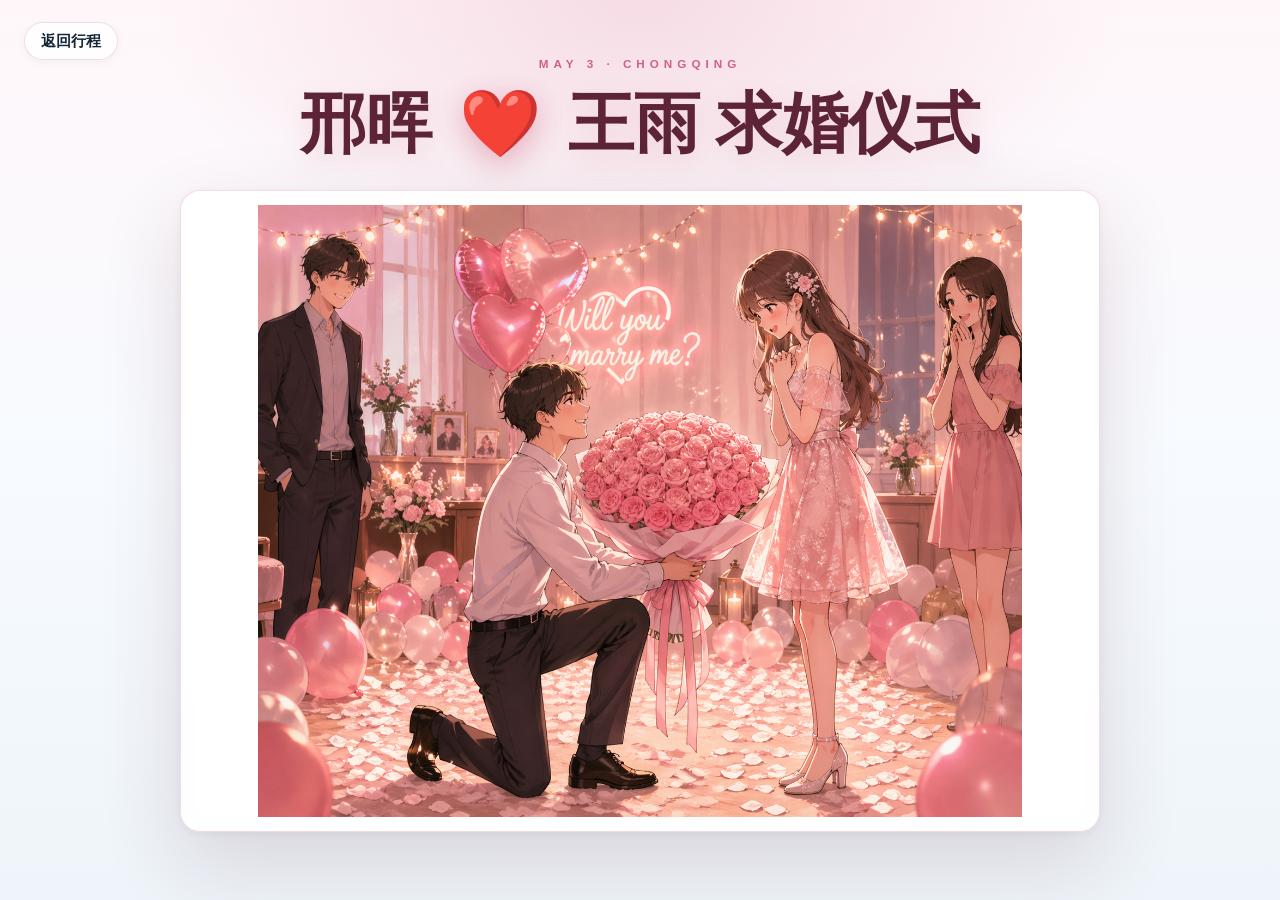
==== proposal.html @ abad9c40 "feature: add proposal page" ====
<!DOCTYPE html>
<html lang="zh-CN">

<head>
    <meta charset="UTF-8">
    <meta name="viewport" content="width=device-width,initial-scale=1.0">
    <title>邢晖 ❤️ 王雨 求婚仪式</title>
    <link rel="stylesheet" href="styles.css">
</head>

<body class="proposal-page">
    <main class="proposal-shell" id="proposalShell"></main>

    <script>
        (function () {
            var unlockAt = new Date("2026-05-03T13:30:00+08:00").getTime();
            var params = new URLSearchParams(window.location.search);
            var debugMode = params.get("proposal") === "1";
            var shell = document.getElementById("proposalShell");
            if (debugMode || Date.now() >= unlockAt) {
                shell.innerHTML =
                    '<a class="proposal-back" href="index.html" aria-label="返回行程">返回行程</a>' +
                    '<section class="proposal-stage" aria-labelledby="proposalTitle">' +
                    '<div class="proposal-title-wrap">' +
                    '<div class="proposal-kicker">MAY 3 · CHONGQING</div>' +
                    '<h1 id="proposalTitle" class="proposal-title">邢晖 <span>❤️</span> 王雨 求婚仪式</h1>' +
                    '</div>' +
                    '<div class="proposal-photo-frame">' +
                    '<img src="resource/proposal.png" alt="邢晖和王雨求婚仪式图片">' +
                    '</div>' +
                    '</section>';
                return;
            }
            shell.innerHTML =
                '<section class="proposal-stage proposal-locked" aria-labelledby="proposalLockedTitle">' +
                '<a class="proposal-back" href="index.html" aria-label="返回行程">返回行程</a>' +
                '<div class="proposal-lock-icon">❤️</div>' +
                '<h1 id="proposalLockedTitle" class="proposal-title">惊喜还没到时间</h1>' +
                '<p>这个求婚仪式页面将在 <strong>2026年5月3日 13:30</strong> 后开放。</p>' +
                '<p class="proposal-lock-note">到时间后从 5/3 14:00 的“生日下午茶·弹子石老街”卡片进入。</p>' +
                '</section>';
        })();
    </script>
</body>

</html>
---- styles.css ----
/* ============================================================
   Reset & Tokens
   ============================================================ */
*,
*::before,
*::after {
    margin: 0;
    padding: 0;
    box-sizing: border-box;
}

:root {
    /* 主题色 —— 天蓝主调（保持不变） */
    --primary: #78bce8;
    --primary-deep: #2f78a8;
    --primary-darker: #1f5d87;
    --secondary: #20364f;
    --accent: #9ed8f4;

    /* 背景与表面 */
    --bg: #f5f8fb;
    --bg-soft: #eef4f9;
    --surface: #ffffff;
    --surface-elev: #ffffff;
    --card: #ffffff;

    /* 文字层次 */
    --text: #152638;
    --text-strong: #0c1a2b;
    --text-muted: #566b81;
    --text-light: #8898aa;

    /* 边框与分割线 */
    --border: #e6edf3;
    --border-strong: #d7e2ec;
    --divider: #edf2f7;

    /* 阴影 —— 更精致的多层次投影 */
    --shadow-xs: 0 1px 2px rgba(20, 44, 72, 0.04);
    --shadow-sm: 0 2px 8px rgba(20, 44, 72, 0.05);
    --shadow-md: 0 6px 20px rgba(20, 44, 72, 0.06), 0 2px 6px rgba(20, 44, 72, 0.04);
    --shadow-lg: 0 18px 48px rgba(20, 44, 72, 0.09), 0 4px 12px rgba(20, 44, 72, 0.05);
    --shadow-hover: 0 16px 40px rgba(47, 120, 168, 0.14), 0 4px 10px rgba(47, 120, 168, 0.08);

    /* 圆角尺度 —— 收敛、更克制 */
    --radius-xs: 8px;
    --radius-sm: 12px;
    --radius-md: 16px;
    --radius-lg: 20px;
    --radius-xl: 28px;
    --radius-pill: 999px;

    /* 配色辅助 */
    --c-green: #10a37f;
    --c-blue: #2f78a8;
    --c-purple: #7c6ee0;
    --c-orange: #e08a3c;
    --c-cyan: #4cb3c7;
    --c-rose: #d06281;
    --c-gold: #d4a24a;

    /* Hero 渐变 */
    --gradient-hero: linear-gradient(135deg, #dff0fb 0%, #eaf5fc 45%, #f3f8fb 100%);
    --gradient-primary: linear-gradient(135deg, #78bce8 0%, #2f78a8 100%);
    --gradient-subtle: linear-gradient(135deg, rgba(120, 188, 232, 0.08), rgba(158, 216, 244, 0.04));
}

/* ============================================================
   Base
   ============================================================ */
html {
    scroll-behavior: smooth;
}

body {
    font-family: -apple-system, BlinkMacSystemFont, 'SF Pro SC', 'SF Pro Text',
        'PingFang SC', 'Helvetica Neue', 'Microsoft YaHei', sans-serif;
    background: var(--bg);
    color: var(--text);
    line-height: 1.7;
    font-size: 15px;
    -webkit-font-smoothing: antialiased;
    -moz-osx-font-smoothing: grayscale;
    font-feature-settings: 'tnum' on, 'lnum' on;
    overflow-x: hidden;
}

img {
    max-width: 100%;
    display: block;
}

button {
    font-family: inherit;
}

/* ============================================================
   Hero —— 大气的沉浸式头部
   ============================================================ */
.hero {
    position: relative;
    background: var(--gradient-hero);
    padding: 96px 24px 80px;
    text-align: center;
    overflow: hidden;
    border-bottom: 1px solid var(--border);
}

.hero::before {
    content: '';
    position: absolute;
    inset: 0;
    background:
        radial-gradient(1000px 420px at 18% 0%, rgba(120, 188, 232, 0.28), transparent 60%),
        radial-gradient(800px 360px at 82% 100%, rgba(47, 120, 168, 0.14), transparent 60%);
    pointer-events: none;
}

.hero::after {
    content: '';
    position: absolute;
    left: 50%;
    bottom: 0;
    width: 180px;
    height: 2px;
    transform: translateX(-50%);
    background: linear-gradient(90deg, transparent, var(--primary-deep), transparent);
    opacity: 0.35;
}

.hero > * {
    position: relative;
    z-index: 1;
}

/* ———— Hero Eyebrow（英文小眉题，类似杂志封面） ———— */
.hero-eyebrow {
    display: inline-flex;
    align-items: center;
    justify-content: center;
    gap: 16px;
    font-size: 0.78em;
    font-weight: 600;
    letter-spacing: 6px;
    color: var(--primary-deep);
    margin-bottom: 24px;
    opacity: 0.85;
}

.hero-eyebrow::before,
.hero-eyebrow::after {
    content: '';
    width: 36px;
    height: 1px;
    background: linear-gradient(90deg, transparent, var(--primary-deep));
    opacity: 0.6;
}

.hero-eyebrow::after {
    background: linear-gradient(90deg, var(--primary-deep), transparent);
}

/* ———— 艺术字主标题 ———— */
.hero-title {
    display: inline-flex;
    align-items: center;
    justify-content: center;
    gap: 20px;
    font-size: clamp(2.8em, 6vw, 4.6em);
    font-weight: 900;
    line-height: 1.1;
    margin-bottom: 24px;
    font-family: 'Source Han Serif SC', 'Noto Serif SC', 'Songti SC',
        'STSong', 'SimSun', 'SF Pro SC', serif;
}

.hero-title .title-icon {
    font-size: 0.82em;
    filter: drop-shadow(0 8px 18px rgba(47, 120, 168, 0.3));
    animation: iconFloat 4s ease-in-out infinite;
}

@keyframes iconFloat {
    0%, 100% { transform: translateY(0); }
    50% { transform: translateY(-6px); }
}

.hero-title .title-text {
    display: inline-flex;
    gap: 0.08em;
    letter-spacing: 0.05em;
}

.hero-title .title-text > span {
    position: relative;
    display: inline-block;
    background: linear-gradient(160deg,
        #0c1a2b 0%,
        #1f5d87 35%,
        #2f78a8 60%,
        #78bce8 100%);
    -webkit-background-clip: text;
    background-clip: text;
    -webkit-text-fill-color: transparent;
    color: transparent;
    filter: drop-shadow(0 8px 18px rgba(47, 120, 168, 0.22));
    transition: transform 0.35s cubic-bezier(.2, .8, .2, 1), filter 0.35s;
    animation: titleReveal 0.9s cubic-bezier(.2, .8, .2, 1) both;
}

.hero-title .title-text > span:nth-child(1) { animation-delay: 0.05s; }
.hero-title .title-text > span:nth-child(2) { animation-delay: 0.15s; }
.hero-title .title-text > span:nth-child(3) { animation-delay: 0.25s; }
.hero-title .title-text > span:nth-child(4) { animation-delay: 0.35s; }
.hero-title .title-text > span:nth-child(5) { animation-delay: 0.45s; }
.hero-title .title-text > span:nth-child(6) { animation-delay: 0.55s; }

@keyframes titleReveal {
    from {
        opacity: 0;
        transform: translateY(24px) scale(0.96);
        filter: blur(6px);
    }
    to {
        opacity: 1;
        transform: translateY(0) scale(1);
        filter: drop-shadow(0 8px 18px rgba(47, 120, 168, 0.22));
    }
}

.hero-title:hover .title-text > span {
    transform: translateY(-3px);
    filter: drop-shadow(0 12px 24px rgba(47, 120, 168, 0.35));
}

/* ———— 装饰分隔线 ———— */
.hero-divider {
    display: flex;
    align-items: center;
    justify-content: center;
    margin-bottom: 20px;
}

.hero-divider span {
    position: relative;
    width: 160px;
    height: 1px;
    background: linear-gradient(90deg,
        transparent,
        var(--primary-deep) 50%,
        transparent);
    opacity: 0.5;
}

.hero-divider span::before {
    content: '';
    position: absolute;
    left: 50%;
    top: 50%;
    width: 6px;
    height: 6px;
    border-radius: 50%;
    background: var(--primary-deep);
    transform: translate(-50%, -50%);
    box-shadow: 0 0 0 4px rgba(47, 120, 168, 0.12);
}

.hero .subtitle {
    font-size: 1.02em;
    font-weight: 400;
    color: var(--text-muted);
    letter-spacing: 3px;
    margin-bottom: 28px;
}

/* ———— 倒计时 / 旅途中徽章 ———— */
.hero-countdown {
    display: inline-flex;
    align-items: center;
    justify-content: center;
    gap: 10px;
    padding: 10px 22px;
    margin-bottom: 30px;
    background: linear-gradient(135deg, rgba(255, 255, 255, 0.88), rgba(234, 245, 252, 0.88));
    border: 1px solid rgba(120, 188, 232, 0.35);
    border-radius: var(--radius-pill);
    box-shadow: 0 10px 30px rgba(47, 120, 168, 0.1);
    backdrop-filter: blur(14px);
    -webkit-backdrop-filter: blur(14px);
    font-weight: 600;
    animation: cdFadeIn 0.8s ease 0.6s both;
}

@keyframes cdFadeIn {
    from {
        opacity: 0;
        transform: translateY(8px);
    }
    to {
        opacity: 1;
        transform: translateY(0);
    }
}

.hero-countdown:empty {
    display: none;
}

.hero-countdown > i {
    color: var(--primary-deep);
    font-size: 0.95em;
    margin-right: 2px;
}

.hero-countdown .cd-label {
    font-size: 0.85em;
    color: var(--text-muted);
    letter-spacing: 1.5px;
    font-weight: 500;
}

.hero-countdown .cd-num {
    font-size: 1.8em;
    font-weight: 900;
    color: var(--primary-deep);
    letter-spacing: 0.5px;
    line-height: 1;
    margin: 0 2px;
    background: linear-gradient(180deg, var(--primary-deep), #1f5d87);
    -webkit-background-clip: text;
    background-clip: text;
    -webkit-text-fill-color: transparent;
}

.hero-countdown .cd-unit {
    font-size: 0.86em;
    color: var(--text-muted);
    font-weight: 600;
}

.hero-countdown .cd-badge {
    display: inline-flex;
    align-items: center;
    padding: 4px 14px;
    background: linear-gradient(135deg, var(--primary-deep), #1f5d87);
    color: #fff;
    border-radius: var(--radius-pill);
    font-size: 0.86em;
    font-weight: 800;
    letter-spacing: 1.5px;
    box-shadow: 0 6px 14px rgba(47, 120, 168, 0.35);
}

.hero-countdown.during {
    background: linear-gradient(135deg, rgba(47, 120, 168, 0.08), rgba(120, 188, 232, 0.14));
    border-color: rgba(47, 120, 168, 0.3);
    animation: cdFadeIn 0.8s ease 0.6s both, cdPulse 2.8s ease-in-out 1.4s infinite;
}

@keyframes cdPulse {
    0%, 100% { box-shadow: 0 10px 30px rgba(47, 120, 168, 0.1); }
    50%      { box-shadow: 0 12px 36px rgba(47, 120, 168, 0.26); }
}

.hero-countdown.after {
    background: linear-gradient(135deg, rgba(16, 163, 127, 0.08), rgba(120, 188, 232, 0.1));
    border-color: rgba(16, 163, 127, 0.3);
}

.hero-countdown.after > i {
    color: var(--c-green);
}

.hero .meta {
    display: inline-flex;
    flex-wrap: wrap;
    justify-content: center;
    gap: 10px;
    padding: 10px;
    border-radius: var(--radius-pill);
    background: rgba(255, 255, 255, 0.55);
    border: 1px solid rgba(255, 255, 255, 0.8);
    box-shadow: var(--shadow-md);
    backdrop-filter: blur(14px);
    -webkit-backdrop-filter: blur(14px);
    max-width: 100%;
}

.hero .meta-item {
    display: inline-flex;
    align-items: center;
    gap: 8px;
    font-size: 0.86em;
    font-weight: 500;
    color: var(--secondary);
    background: #fff;
    padding: 9px 18px;
    border-radius: var(--radius-pill);
    border: 1px solid var(--border);
    box-shadow: var(--shadow-xs);
    white-space: nowrap;
}

.hero .meta-item i {
    color: var(--primary-deep);
    font-size: 0.92em;
}

/* ============================================================
   Container & Section
   ============================================================ */
.container {
    max-width: 1240px;
    margin: 0 auto;
    padding: 0 32px;
}

.section {
    padding: 64px 0;
    position: relative;
}

.section + .section {
    border-top: 1px solid var(--divider);
}

.section-title {
    font-size: 1.75em;
    font-weight: 700;
    letter-spacing: 0.3px;
    color: var(--text-strong);
    margin-bottom: 36px;
    display: flex;
    align-items: center;
    gap: 14px;
}

.section-title i {
    width: 40px;
    height: 40px;
    display: inline-flex;
    align-items: center;
    justify-content: center;
    font-size: 0.78em;
    background: var(--gradient-subtle);
    color: var(--primary-deep);
    border: 1px solid var(--border);
    border-radius: var(--radius-sm);
    box-shadow: var(--shadow-xs);
}

.section-title::after {
    content: '';
    flex: 1;
    height: 1px;
    background: linear-gradient(to right, var(--border-strong), transparent);
    margin-left: 8px;
}

/* ============================================================
   Weather Cards
   ============================================================ */
.weather-grid {
    display: grid;
    grid-template-columns: repeat(5, 1fr);
    gap: 16px;
}

.weather-card {
    background: var(--card);
    border: 1px solid var(--border);
    border-radius: var(--radius-md);
    padding: 24px 16px 20px;
    text-align: center;
    box-shadow: var(--shadow-sm);
    transition: transform 0.25s ease, box-shadow 0.25s ease, border-color 0.25s ease;
    cursor: pointer;
}

.weather-card:hover {
    transform: translateY(-4px);
    box-shadow: var(--shadow-hover);
    border-color: var(--primary);
}

.weather-card .date {
    font-weight: 700;
    font-size: 0.95em;
    color: var(--primary-deep);
    letter-spacing: 0.3px;
}

.weather-card .week {
    font-size: 0.78em;
    color: var(--text-light);
    margin-bottom: 12px;
    margin-top: 2px;
}

.weather-card .icon {
    font-size: 2.4em;
    margin: 10px 0 12px;
    filter: drop-shadow(0 6px 12px rgba(47, 120, 168, 0.14));
}

.weather-card .temp {
    font-size: 1.3em;
    font-weight: 700;
    color: var(--text-strong);
    letter-spacing: 0.3px;
}

.weather-card .temp span {
    font-size: 0.62em;
    color: var(--text-light);
    font-weight: 500;
    margin-left: 2px;
}

.weather-card .desc {
    font-size: 0.82em;
    color: var(--text-muted);
    margin-top: 6px;
}

/* ============================================================
   Day Navigation
   ============================================================ */
.day-nav {
    display: flex;
    gap: 10px;
    margin-bottom: 28px;
    overflow-x: auto;
    padding: 4px 2px 10px;
    scrollbar-width: none;
}

.day-nav::-webkit-scrollbar {
    display: none;
}

.day-btn {
    padding: 11px 22px;
    border: 1px solid var(--border-strong);
    border-radius: var(--radius-pill);
    background: var(--surface);
    cursor: pointer;
    font-size: 0.88em;
    font-weight: 600;
    color: var(--text-muted);
    transition: all 0.22s ease;
    white-space: nowrap;
    box-shadow: var(--shadow-xs);
}

.day-btn:hover {
    color: var(--primary-deep);
    border-color: var(--primary);
    transform: translateY(-1px);
}

.day-btn.active {
    background: var(--primary-deep);
    color: #fff;
    border-color: var(--primary-deep);
    box-shadow: 0 8px 20px rgba(47, 120, 168, 0.28);
}

.day-panel {
    display: none;
    animation: fadeIn 0.4s ease;
}

.day-panel.active {
    display: block;
}

@keyframes fadeIn {
    from {
        opacity: 0;
        transform: translateY(8px);
    }
    to {
        opacity: 1;
        transform: translateY(0);
    }
}

/* ============================================================
   Day Overview
   ============================================================ */
.day-overview {
    display: grid;
    grid-template-columns: repeat(auto-fit, minmax(200px, 1fr));
    gap: 14px;
    margin-bottom: 36px;
}

.overview-item {
    display: flex;
    align-items: center;
    gap: 14px;
    background: var(--card);
    padding: 18px 20px;
    border-radius: var(--radius-md);
    border: 1px solid var(--border);
    box-shadow: var(--shadow-sm);
    transition: all 0.25s ease;
}

.overview-item:hover {
    border-color: var(--primary);
    transform: translateY(-2px);
    box-shadow: var(--shadow-md);
}

.overview-item .ic {
    width: 44px;
    height: 44px;
    border-radius: var(--radius-sm);
    display: flex;
    align-items: center;
    justify-content: center;
    font-size: 1.05em;
    flex-shrink: 0;
}

.ic.scenic {
    background: rgba(16, 163, 127, 0.1);
    color: var(--c-green);
}

.ic.food {
    background: rgba(224, 138, 60, 0.1);
    color: var(--c-orange);
}

.ic.transport {
    background: rgba(47, 120, 168, 0.1);
    color: var(--c-blue);
}

.ic.hotel {
    background: rgba(208, 98, 129, 0.1);
    color: var(--c-rose);
}

.ic.rest {
    background: rgba(124, 110, 224, 0.1);
    color: var(--c-purple);
}

.ic.entertainment {
    background: rgba(76, 179, 199, 0.12);
    color: var(--c-cyan);
}

.overview-item .lb {
    font-size: 0.78em;
    color: var(--text-light);
    margin-bottom: 2px;
}

.overview-item .vl {
    font-weight: 600;
    font-size: 0.95em;
    color: var(--text-strong);
}

/* ============================================================
   Timeline
   ============================================================ */
.timeline {
    position: relative;
    padding-left: 44px;
}

.timeline::before {
    content: '';
    position: absolute;
    left: 15px;
    top: 6px;
    bottom: 6px;
    width: 2px;
    background: linear-gradient(
        to bottom,
        var(--primary-deep) 0%,
        var(--primary) 50%,
        rgba(120, 188, 232, 0.3) 100%
    );
    border-radius: 2px;
}

.timeline-item {
    position: relative;
    margin-bottom: 20px;
}

.timeline-item:last-child {
    margin-bottom: 0;
}

.timeline-item::before {
    content: '';
    position: absolute;
    left: -36px;
    top: 12px;
    width: 14px;
    height: 14px;
    border-radius: 50%;
    border: 3px solid var(--primary-deep);
    background: #fff;
    z-index: 1;
    box-shadow: 0 0 0 4px rgba(47, 120, 168, 0.12);
    transition: transform 0.2s;
}

.timeline-item:hover::before {
    transform: scale(1.25);
}

.timeline-item.transport::before {
    border-color: var(--c-blue);
    box-shadow: 0 0 0 4px rgba(47, 120, 168, 0.12);
}

.timeline-item.food::before {
    border-color: var(--c-orange);
    box-shadow: 0 0 0 4px rgba(224, 138, 60, 0.12);
}

.timeline-item.rest::before {
    border-color: var(--c-purple);
    box-shadow: 0 0 0 4px rgba(124, 110, 224, 0.12);
}

.timeline-card {
    background: var(--card);
    border: 1px solid var(--border);
    border-radius: var(--radius-md);
    padding: 18px 22px;
    box-shadow: var(--shadow-sm);
    transition: transform 0.22s ease, box-shadow 0.22s ease, border-color 0.22s ease;
    cursor: default;
}

.timeline-card[onclick] {
    cursor: pointer;
}

.timeline-card[data-special="proposal"] {
    position: relative;
    overflow: hidden;
    border-color: rgba(208, 98, 129, 0.3);
    background:
        linear-gradient(135deg, rgba(255, 255, 255, 0.98), rgba(255, 246, 249, 0.94)),
        var(--card);
}

.timeline-card[data-special="proposal"]::after {
    content: '求婚仪式';
    position: absolute;
    right: 18px;
    top: 16px;
    padding: 4px 11px;
    border-radius: var(--radius-pill);
    background: rgba(208, 98, 129, 0.1);
    color: var(--c-rose);
    font-size: 0.72em;
    font-weight: 800;
    letter-spacing: 0.5px;
}

.timeline-card[data-special="proposal"]:hover {
    border-color: rgba(208, 98, 129, 0.52);
    box-shadow: 0 16px 38px rgba(208, 98, 129, 0.14), var(--shadow-sm);
}

.timeline-card:hover {
    transform: translateX(4px);
    box-shadow: var(--shadow-md);
    border-color: var(--primary);
}

.timeline-card .time {
    font-size: 0.82em;
    color: var(--primary-deep);
    font-weight: 700;
    letter-spacing: 0.5px;
    margin-bottom: 6px;
    display: inline-flex;
    align-items: center;
    gap: 6px;
}

.timeline-card .time i {
    font-size: 0.85em;
    opacity: 0.75;
}

.timeline-card .title {
    font-weight: 700;
    font-size: 1.02em;
    color: var(--text-strong);
    margin-bottom: 6px;
    letter-spacing: 0.2px;
}

.timeline-card .desc {
    font-size: 0.85em;
    color: var(--text-muted);
    line-height: 1.7;
}

.timeline-card .tags {
    display: flex;
    gap: 8px;
    margin-top: 10px;
    flex-wrap: wrap;
}

/* ============================================================
   Tags
   ============================================================ */
.tag {
    font-size: 0.72em;
    padding: 3px 12px;
    border-radius: var(--radius-pill);
    font-weight: 600;
    letter-spacing: 0.3px;
    border: 1px solid transparent;
    white-space: nowrap;
}

.tag.scenic {
    background: rgba(16, 163, 127, 0.08);
    color: var(--c-green);
    border-color: rgba(16, 163, 127, 0.18);
}

.tag.food {
    background: rgba(224, 138, 60, 0.08);
    color: var(--c-orange);
    border-color: rgba(224, 138, 60, 0.18);
}

.tag.transport {
    background: rgba(47, 120, 168, 0.08);
    color: var(--c-blue);
    border-color: rgba(47, 120, 168, 0.18);
}

.tag.hotel {
    background: rgba(208, 98, 129, 0.08);
    color: var(--c-rose);
    border-color: rgba(208, 98, 129, 0.18);
}

.tag.hotpot {
    background: rgba(208, 98, 129, 0.08);
    color: var(--c-rose);
    border-color: rgba(208, 98, 129, 0.18);
}

.tag.frogfish {
    background: rgba(76, 179, 199, 0.1);
    color: var(--c-cyan);
    border-color: rgba(76, 179, 199, 0.22);
}

.tag.buffet {
    background: rgba(124, 110, 224, 0.08);
    color: var(--c-purple);
    border-color: rgba(124, 110, 224, 0.18);
}

.tag.local {
    background: rgba(224, 138, 60, 0.08);
    color: var(--c-orange);
    border-color: rgba(224, 138, 60, 0.18);
}

.tag.entertainment {
    background: rgba(76, 179, 199, 0.1);
    color: var(--c-cyan);
    border-color: rgba(76, 179, 199, 0.22);
}

/* ============================================================
   Map
   ============================================================ */
.map-section {
    background: var(--card);
    border: 1px solid var(--border);
    border-radius: var(--radius-lg);
    overflow: hidden;
    box-shadow: var(--shadow-md);
}

.map-header {
    padding: 20px 28px;
    display: flex;
    align-items: center;
    justify-content: space-between;
    border-bottom: 1px solid var(--divider);
    flex-wrap: wrap;
    gap: 14px;
    background: var(--bg-soft);
}

.map-controls {
    display: flex;
    align-items: center;
    gap: 14px;
    flex-wrap: wrap;
}

.route-mode-tabs .map-tab i {
    margin-right: 4px;
    font-size: 0.85em;
    opacity: 0.85;
}

/* 地图 loading */
.map-section {
    position: relative;
}

.map-loading {
    position: absolute;
    left: 50%;
    top: 50%;
    transform: translate(-50%, -50%);
    z-index: 10;
    display: flex;
    align-items: center;
    gap: 10px;
    padding: 10px 20px;
    background: rgba(255, 255, 255, 0.96);
    border: 1px solid var(--border);
    border-radius: var(--radius-pill);
    box-shadow: var(--shadow-md);
    font-size: 0.86em;
    font-weight: 600;
    color: var(--primary-deep);
    pointer-events: none;
}

.map-loading i {
    color: var(--primary-deep);
}

.map-header h3 {
    font-size: 1em;
    font-weight: 700;
    color: var(--text-strong);
    display: flex;
    align-items: center;
    gap: 10px;
}

.map-header h3 i {
    color: var(--primary-deep);
}

.map-tabs {
    display: flex;
    gap: 6px;
    padding: 4px;
    background: #fff;
    border: 1px solid var(--border);
    border-radius: var(--radius-pill);
}

.map-tab {
    padding: 7px 16px;
    border: none;
    border-radius: var(--radius-pill);
    background: transparent;
    cursor: pointer;
    font-size: 0.82em;
    font-weight: 600;
    color: var(--text-muted);
    transition: all 0.2s ease;
}

.map-tab:hover {
    color: var(--primary-deep);
}

.map-tab.active {
    background: var(--primary-deep);
    color: #fff;
    box-shadow: 0 4px 12px rgba(47, 120, 168, 0.3);
}

#mapContainer {
    width: 100%;
    height: 480px;
}

/* ============================================================
   Overview Cards (五日总览)
   ============================================================ */
.overview-cards {
    display: grid;
    grid-template-columns: repeat(5, 1fr);
    gap: 14px;
    padding: 20px 28px 28px;
    background: var(--surface);
}

.overview-card {
    background: var(--bg-soft);
    border: 1px solid transparent;
    border-radius: var(--radius-md);
    padding: 16px 14px;
    text-align: center;
    cursor: pointer;
    transition: all 0.25s ease;
}

.overview-card:hover {
    border-color: var(--primary);
    background: #fff;
    transform: translateY(-3px);
    box-shadow: var(--shadow-md);
}

.overview-card.active {
    border-color: var(--primary-deep);
    background: #fff;
    box-shadow: 0 8px 20px rgba(47, 120, 168, 0.15);
}

.overview-card .day-label {
    font-weight: 700;
    color: var(--primary-deep);
    font-size: 0.88em;
    margin-bottom: 6px;
}

.overview-card .day-places {
    font-size: 0.74em;
    color: var(--text-muted);
    line-height: 1.55;
}

/* ============================================================
   Food & Scenic Cards
   ============================================================ */
.food-grid,
.scenic-grid {
    display: grid;
    grid-template-columns: repeat(auto-fill, minmax(300px, 1fr));
    gap: 24px;
}

.food-card,
.scenic-card {
    background: var(--card);
    border: 1px solid var(--border);
    border-radius: var(--radius-lg);
    overflow: hidden;
    box-shadow: var(--shadow-sm);
    transition: transform 0.3s ease, box-shadow 0.3s ease, border-color 0.3s ease;
    cursor: pointer;
}

.food-card:hover,
.scenic-card:hover {
    transform: translateY(-6px);
    box-shadow: var(--shadow-lg);
    border-color: var(--primary);
}

.card-img {
    height: 200px;
    background-size: cover;
    background-position: center;
    position: relative;
    transition: transform 0.5s ease;
}

.food-card:hover .card-img,
.scenic-card:hover .card-img {
    transform: scale(1.05);
}

.card-img::after {
    content: '';
    position: absolute;
    inset: 0;
    background: linear-gradient(180deg, transparent 40%, rgba(15, 23, 42, 0.3));
    pointer-events: none;
}

.card-img .badge,
.card-img .level-badge {
    position: absolute;
    top: 14px;
    padding: 5px 12px;
    border-radius: var(--radius-pill);
    font-size: 0.72em;
    font-weight: 700;
    color: #fff;
    letter-spacing: 0.3px;
    backdrop-filter: blur(8px);
    z-index: 1;
}

.badge.hotpot,
.badge.frogfish,
.badge.buffet,
.badge.local {
    left: 14px;
    background: rgba(47, 120, 168, 0.88);
}

.level-badge {
    right: 14px;
    background: rgba(16, 163, 127, 0.88);
}

.card-body {
    padding: 20px 22px 22px;
}

.card-body h4 {
    font-size: 1.08em;
    font-weight: 700;
    color: var(--text-strong);
    margin-bottom: 12px;
    letter-spacing: 0.2px;
}

.card-body .info {
    font-size: 0.82em;
    color: var(--text-muted);
    margin-bottom: 6px;
    display: flex;
    align-items: center;
    gap: 8px;
    line-height: 1.55;
}

.card-body .info i {
    width: 14px;
    text-align: center;
    color: var(--primary-deep);
    opacity: 0.7;
    flex-shrink: 0;
}

.card-body .rating {
    color: var(--c-gold);
    font-weight: 700;
    margin-left: auto;
}

.card-body .special {
    font-size: 0.8em;
    color: var(--c-green);
    margin-top: 10px;
    padding-top: 10px;
    border-top: 1px dashed var(--border);
    font-weight: 500;
}

/* ============================================================
   Vote Section
   ============================================================ */
.vote-section {
    background: var(--card);
    border: 1px solid var(--border);
    border-radius: var(--radius-lg);
    padding: 40px 44px;
    box-shadow: var(--shadow-md);
}

.vote-section h2 {
    font-size: 1.35em;
    font-weight: 700;
    color: var(--text-strong);
    margin-bottom: 8px;
    display: flex;
    align-items: center;
    gap: 10px;
}

.vote-sub {
    font-size: 0.9em;
    color: var(--text-muted);
    margin-bottom: 28px;
}

.vote-players {
    display: flex;
    gap: 14px;
    margin-bottom: 32px;
    flex-wrap: wrap;
}

.vote-player {
    display: flex;
    flex-direction: column;
    align-items: center;
    gap: 6px;
    padding: 14px 20px;
    border-radius: var(--radius-md);
    background: var(--bg-soft);
    border: 1px solid transparent;
    cursor: pointer;
    transition: all 0.25s ease;
    min-width: 96px;
}

.vote-player:hover {
    background: #fff;
    border-color: var(--primary);
    transform: translateY(-2px);
    box-shadow: var(--shadow-sm);
}

.vote-player.active {
    background: #fff;
    border-color: var(--primary-deep);
    box-shadow: 0 8px 20px rgba(47, 120, 168, 0.14);
}

.vote-player.voted {
    background: rgba(16, 163, 127, 0.06);
    border-color: rgba(16, 163, 127, 0.35);
}

.vp-avatar {
    width: 44px;
    height: 44px;
    border-radius: 50%;
    display: flex;
    align-items: center;
    justify-content: center;
    font-size: 1.3em;
    box-shadow: var(--shadow-xs);
}

.vp-name {
    font-size: 0.82em;
    font-weight: 600;
    color: var(--text-strong);
}

.vp-status {
    font-size: 0.7em;
    color: var(--text-light);
}

.vote-player.voted .vp-status {
    color: var(--c-green);
    font-weight: 600;
}

.vote-tabs {
    display: flex;
    gap: 8px;
    margin-bottom: 20px;
    padding: 4px;
    background: var(--bg-soft);
    border-radius: var(--radius-pill);
    width: fit-content;
}

.vote-tab {
    padding: 8px 20px;
    border: none;
    border-radius: var(--radius-pill);
    background: transparent;
    cursor: pointer;
    font-size: 0.85em;
    font-weight: 600;
    color: var(--text-muted);
    transition: all 0.22s ease;
}

.vote-tab:hover {
    color: var(--primary-deep);
}

.vote-tab.active {
    background: #fff;
    color: var(--primary-deep);
    box-shadow: var(--shadow-sm);
}

.vote-grid {
    display: grid;
    grid-template-columns: repeat(auto-fill, minmax(240px, 1fr));
    gap: 12px;
    margin-bottom: 24px;
}

.vote-item {
    display: flex;
    align-items: center;
    gap: 12px;
    padding: 14px 16px;
    border-radius: var(--radius-md);
    background: var(--surface);
    border: 1px solid var(--border);
    cursor: pointer;
    transition: all 0.22s ease;
}

.vote-item:hover {
    border-color: var(--primary);
    transform: translateY(-1px);
    box-shadow: var(--shadow-sm);
}

.vote-item.selected {
    border-color: var(--primary-deep);
    background: rgba(120, 188, 232, 0.08);
    box-shadow: 0 4px 12px rgba(47, 120, 168, 0.1);
}

.vote-item.locked {
    cursor: not-allowed;
    opacity: 0.78;
    pointer-events: none;
    background: var(--bg-soft);
}

.vote-item.locked.selected {
    opacity: 1;
    border-color: rgba(16, 163, 127, 0.55);
    background: rgba(16, 163, 127, 0.08);
    box-shadow: 0 4px 12px rgba(16, 163, 127, 0.08);
}

.vote-item.locked.selected .vi-check {
    color: var(--c-green);
}

.vote-item .vi-icon {
    width: 38px;
    height: 38px;
    border-radius: 50%;
    display: flex;
    align-items: center;
    justify-content: center;
    font-size: 0.95em;
    flex-shrink: 0;
}

.vote-item .vi-info {
    flex: 1;
    min-width: 0;
}

.vote-item .vi-name {
    font-size: 0.88em;
    font-weight: 600;
    color: var(--text-strong);
}

.vote-item .vi-desc {
    font-size: 0.74em;
    color: var(--text-muted);
    margin-top: 1px;
}

.vote-item .vi-check {
    color: var(--primary-deep);
    font-size: 1.15em;
    opacity: 0;
    transition: opacity 0.2s;
}

.vote-item.selected .vi-check {
    opacity: 1;
}

.vote-btn {
    padding: 13px 40px;
    background: var(--primary-deep);
    color: #fff;
    border: none;
    border-radius: var(--radius-pill);
    font-size: 0.95em;
    font-weight: 700;
    letter-spacing: 0.5px;
    cursor: pointer;
    transition: all 0.25s ease;
    display: block;
    margin: 0 auto;
    box-shadow: 0 8px 20px rgba(47, 120, 168, 0.28);
}

.vote-btn:hover {
    background: var(--primary-darker);
    transform: translateY(-2px);
    box-shadow: 0 12px 28px rgba(47, 120, 168, 0.35);
}

.vote-btn:disabled {
    background: #b8c4d0;
    color: #fff;
    box-shadow: none;
    cursor: not-allowed;
    transform: none;
}

.vote-btn.withdraw {
    background: #fff;
    color: var(--c-orange);
    border: 1.5px solid var(--c-orange);
    box-shadow: 0 6px 16px rgba(224, 138, 60, 0.18);
}

.vote-btn.withdraw:hover {
    background: var(--c-orange);
    color: #fff;
    box-shadow: 0 10px 24px rgba(224, 138, 60, 0.32);
}

.vote-btn.withdraw i {
    margin-right: 6px;
}

.vote-results {
    margin-top: 28px;
    display: none;
}

.vote-results.show {
    display: block;
}

.result-item {
    display: flex;
    align-items: center;
    gap: 14px;
    padding: 14px 16px;
    border-radius: var(--radius-md);
    background: var(--bg-soft);
    border: 1px solid var(--border);
    margin-bottom: 10px;
    opacity: 0;
    transform: translateY(10px);
    animation: resultItemIn 0.5s cubic-bezier(.2, .8, .2, 1) forwards;
    animation-delay: var(--anim-delay, 0ms);
}

@keyframes resultItemIn {
    from {
        opacity: 0;
        transform: translateY(10px);
    }
    to {
        opacity: 1;
        transform: translateY(0);
    }
}

.result-item .rank {
    width: 30px;
    height: 30px;
    border-radius: 50%;
    display: flex;
    align-items: center;
    justify-content: center;
    font-size: 0.82em;
    font-weight: 700;
    color: #fff;
    flex-shrink: 0;
}

.rank.gold {
    background: linear-gradient(135deg, #f6c664, #d4a24a);
}

.rank.silver {
    background: linear-gradient(135deg, #c5ced6, #95a5a6);
}

.rank.bronze {
    background: linear-gradient(135deg, #e8a97a, #c27749);
}

.rank.normal {
    background: #b8c4d0;
}

.result-item .ri-info {
    flex: 1;
    min-width: 0;
}

.result-item .ri-name {
    font-weight: 600;
    font-size: 0.92em;
    color: var(--text-strong);
    margin-bottom: 6px;
}

.result-item .ri-bar {
    height: 6px;
    border-radius: 3px;
    background: rgba(120, 188, 232, 0.15);
    overflow: hidden;
}

.result-item .ri-bar .fill {
    height: 100%;
    border-radius: 3px;
    background: var(--gradient-primary);
    transition: width 0.9s cubic-bezier(.2, .8, .2, 1);
    box-shadow: 0 0 8px rgba(47, 120, 168, 0.25);
}

.result-item .ri-votes {
    font-size: 0.85em;
    color: var(--primary-deep);
    font-weight: 700;
    flex-shrink: 0;
}

/* ============================================================
   Practical Info
   ============================================================ */
.practical-grid {
    display: grid;
    grid-template-columns: repeat(auto-fit, minmax(300px, 1fr));
    gap: 20px;
}

.practical-card {
    background: var(--card);
    border: 1px solid var(--border);
    border-radius: var(--radius-lg);
    padding: 26px 28px;
    box-shadow: var(--shadow-sm);
    transition: all 0.25s ease;
}

.practical-card:hover {
    transform: translateY(-3px);
    box-shadow: var(--shadow-md);
    border-color: var(--primary);
}

.practical-card h4 {
    font-size: 1.02em;
    font-weight: 700;
    color: var(--text-strong);
    margin-bottom: 16px;
    padding-bottom: 14px;
    border-bottom: 1px solid var(--divider);
    display: flex;
    align-items: center;
    gap: 10px;
}

.practical-card h4 i {
    color: var(--primary-deep);
    width: 20px;
    text-align: center;
}

.practical-card ul {
    list-style: none;
    padding: 0;
}

.practical-card li {
    font-size: 0.87em;
    padding: 8px 0;
    color: var(--text);
    display: flex;
    align-items: center;
    gap: 10px;
    line-height: 1.6;
}

.practical-card li i {
    color: var(--primary);
    width: 18px;
    text-align: center;
    flex-shrink: 0;
    opacity: 0.8;
}

/* ============================================================
   Modal
   ============================================================ */
.modal-overlay {
    position: fixed;
    inset: 0;
    background: rgba(12, 26, 43, 0.55);
    z-index: 1000;
    display: none;
    align-items: center;
    justify-content: center;
    padding: 20px;
    backdrop-filter: blur(6px);
    -webkit-backdrop-filter: blur(6px);
}

.modal-overlay.show {
    display: flex;
    animation: overlayIn 0.25s ease;
}

.modal-overlay.show.closing {
    animation: overlayOut 0.22s ease forwards;
}

@keyframes overlayIn {
    from { opacity: 0; }
    to { opacity: 1; }
}

@keyframes overlayOut {
    from { opacity: 1; }
    to { opacity: 0; }
}

.modal {
    background: var(--surface);
    border-radius: var(--radius-lg);
    max-width: 620px;
    width: 100%;
    max-height: 86vh;
    overflow-y: auto;
    box-shadow: 0 30px 80px rgba(12, 26, 43, 0.35);
    animation: modalIn 0.3s ease;
}

.modal-overlay.closing .modal {
    animation: modalOut 0.22s ease forwards;
}

@keyframes modalIn {
    from {
        opacity: 0;
        transform: scale(0.96) translateY(12px);
    }
    to {
        opacity: 1;
        transform: scale(1) translateY(0);
    }
}

@keyframes modalOut {
    from {
        opacity: 1;
        transform: scale(1) translateY(0);
    }
    to {
        opacity: 0;
        transform: scale(0.96) translateY(10px);
    }
}

.modal-header {
    padding: 22px 28px;
    border-bottom: 1px solid var(--divider);
    display: flex;
    align-items: center;
    justify-content: space-between;
    position: sticky;
    top: 0;
    background: rgba(255, 255, 255, 0.94);
    backdrop-filter: blur(14px);
    z-index: 2;
    border-radius: var(--radius-lg) var(--radius-lg) 0 0;
}

.modal-header h3 {
    font-size: 1.15em;
    font-weight: 700;
    color: var(--text-strong);
    display: flex;
    align-items: center;
    gap: 10px;
}

.modal-close {
    width: 34px;
    height: 34px;
    border: 1px solid var(--border);
    background: var(--surface);
    border-radius: 50%;
    cursor: pointer;
    font-size: 0.95em;
    color: var(--text-muted);
    display: flex;
    align-items: center;
    justify-content: center;
    transition: all 0.2s;
}

.modal-close:hover {
    background: var(--primary-deep);
    border-color: var(--primary-deep);
    color: #fff;
    transform: rotate(90deg);
}

.modal-body {
    padding: 28px;
}

.modal-img {
    width: 100%;
    height: 220px;
    object-fit: cover;
    border-radius: var(--radius-md);
    margin-bottom: 20px;
    background-size: cover;
    background-position: center;
    box-shadow: var(--shadow-sm);
}

.modal-info {
    margin-bottom: 20px;
}

.modal-info .mi-row {
    display: flex;
    align-items: flex-start;
    gap: 10px;
    padding: 8px 0;
    font-size: 0.9em;
    color: var(--text);
    border-bottom: 1px dashed var(--divider);
}

.modal-info .mi-row:last-child {
    border-bottom: none;
}

.modal-info .mi-row i {
    color: var(--primary-deep);
    width: 18px;
    text-align: center;
    margin-top: 4px;
    flex-shrink: 0;
}

.modal-desc {
    font-size: 0.92em;
    line-height: 1.8;
    color: var(--text);
    background: var(--bg-soft);
    padding: 18px 20px;
    border-radius: var(--radius-md);
    border-left: 3px solid var(--primary);
}

.proposal-lock {
    text-align: center;
    padding: 14px 6px 4px;
}

.proposal-lock-icon {
    width: 72px;
    height: 72px;
    display: inline-flex;
    align-items: center;
    justify-content: center;
    margin-bottom: 16px;
    border-radius: 50%;
    background: linear-gradient(135deg, rgba(208, 98, 129, 0.14), rgba(212, 162, 74, 0.12));
    color: var(--c-rose);
    font-size: 2em;
    box-shadow: 0 16px 34px rgba(208, 98, 129, 0.14);
}

.proposal-lock p {
    color: var(--text);
    font-size: 0.96em;
}

.proposal-lock-note {
    margin-top: 8px;
    color: var(--text-muted) !important;
    font-size: 0.9em !important;
}

/* ============================================================
   Proposal Page
   ============================================================ */
.proposal-page {
    min-height: 100vh;
    background:
        radial-gradient(720px 420px at 50% 0%, rgba(208, 98, 129, 0.18), transparent 68%),
        linear-gradient(180deg, #fff7fa 0%, #f7fbff 52%, #eef4f9 100%);
}

.proposal-shell {
    min-height: 100vh;
    padding: 34px 22px 48px;
}

.proposal-back {
    position: fixed;
    left: 24px;
    top: 22px;
    z-index: 3;
    display: inline-flex;
    align-items: center;
    min-height: 38px;
    padding: 0 16px;
    border: 1px solid rgba(208, 98, 129, 0.22);
    border-radius: var(--radius-pill);
    background: rgba(255, 255, 255, 0.82);
    color: var(--text);
    text-decoration: none;
    font-weight: 700;
    box-shadow: var(--shadow-sm);
    backdrop-filter: blur(14px);
    -webkit-backdrop-filter: blur(14px);
}

.proposal-stage {
    width: min(1080px, 100%);
    min-height: calc(100vh - 82px);
    margin: 0 auto;
    display: flex;
    flex-direction: column;
    align-items: center;
    justify-content: center;
    gap: 28px;
}

.proposal-title-wrap {
    text-align: center;
}

.proposal-kicker {
    color: var(--c-rose);
    font-size: 0.78em;
    font-weight: 800;
    letter-spacing: 5px;
    margin-bottom: 12px;
}

.proposal-title {
    font-family: 'Songti SC', 'STSong', 'Noto Serif SC', 'Source Han Serif SC', serif;
    font-size: clamp(2.05em, 6vw, 4.4em);
    line-height: 1.16;
    color: #5c2436;
    text-align: center;
    font-weight: 900;
    text-shadow: 0 10px 28px rgba(208, 98, 129, 0.18);
}

.proposal-title span {
    display: inline-block;
    margin: 0 0.16em;
    filter: drop-shadow(0 8px 16px rgba(208, 98, 129, 0.32));
}

.proposal-photo-frame {
    width: min(920px, 100%);
    padding: 14px;
    border-radius: var(--radius-lg);
    background: rgba(255, 255, 255, 0.88);
    border: 1px solid rgba(208, 98, 129, 0.22);
    box-shadow: 0 30px 80px rgba(92, 36, 54, 0.16), var(--shadow-sm);
}

.proposal-photo-frame img {
    width: 100%;
    max-height: 68vh;
    object-fit: contain;
    border-radius: var(--radius-md);
    background: #fff;
}

.proposal-locked {
    text-align: center;
    width: min(720px, 100%);
    min-height: calc(100vh - 82px);
    color: var(--text);
}

.proposal-locked p {
    max-width: 560px;
    font-size: 1em;
    color: var(--text-muted);
}

/* ============================================================
   Birthday Surprise
   ============================================================ */
.birthday-open {
    overflow: hidden;
}

.birthday-surprise {
    position: fixed;
    inset: 0;
    z-index: 1800;
    display: flex;
    align-items: center;
    justify-content: center;
    padding: 24px;
    background:
        radial-gradient(780px 420px at 50% 22%, rgba(255, 229, 151, 0.3), transparent 62%),
        linear-gradient(145deg, rgba(12, 26, 43, 0.84), rgba(31, 93, 135, 0.76));
    opacity: 0;
    pointer-events: none;
    overflow: hidden;
    backdrop-filter: blur(8px);
    -webkit-backdrop-filter: blur(8px);
    transition: opacity 0.28s ease;
}

.birthday-surprise.show {
    opacity: 1;
    pointer-events: auto;
}

.birthday-surprise.closing {
    opacity: 0;
}

.birthday-sky {
    position: absolute;
    inset: 0;
    pointer-events: none;
}

.birthday-confetti {
    position: absolute;
    top: -24px;
    width: 8px;
    height: 16px;
    border-radius: 2px;
    opacity: 0;
    transform: translateY(-30px) rotate(0deg);
    animation: birthdayConfetti 4.2s cubic-bezier(.18, .68, .24, 1) var(--delay) forwards;
}

.birthday-confetti.rose { background: #d06281; }
.birthday-confetti.gold { background: #f2bf58; }
.birthday-confetti.blue { background: #78bce8; }
.birthday-confetti.green { background: #10a37f; }

@keyframes birthdayConfetti {
    0% {
        opacity: 0;
        transform: translate3d(0, -30px, 0) rotate(0deg);
    }
    10% {
        opacity: 1;
    }
    100% {
        opacity: 0;
        transform: translate3d(var(--drift), 105vh, 0) rotate(var(--spin));
    }
}

.birthday-balloon {
    position: absolute;
    bottom: -80px;
    font-size: clamp(2.2rem, 6vw, 4.2rem);
    filter: drop-shadow(0 12px 18px rgba(12, 26, 43, 0.22));
    animation: birthdayBalloon 6.4s ease-in-out forwards;
}

.birthday-balloon.b1 {
    left: 10%;
    animation-delay: 0.2s;
}

.birthday-balloon.b2 {
    right: 12%;
    animation-delay: 0.75s;
}

.birthday-balloon.b3 {
    left: 72%;
    animation-delay: 1.35s;
}

@keyframes birthdayBalloon {
    0% {
        opacity: 0;
        transform: translateY(0) rotate(-5deg);
    }
    15% {
        opacity: 1;
    }
    100% {
        opacity: 0.72;
        transform: translateY(-92vh) rotate(6deg);
    }
}

.birthday-card {
    position: relative;
    width: min(560px, 100%);
    padding: 44px 42px 38px;
    text-align: center;
    color: #fff;
    border: 1px solid rgba(255, 255, 255, 0.22);
    border-radius: var(--radius-lg);
    background:
        linear-gradient(180deg, rgba(255, 255, 255, 0.18), rgba(255, 255, 255, 0.08)),
        rgba(12, 26, 43, 0.52);
    box-shadow: 0 34px 90px rgba(12, 26, 43, 0.42);
    transform: translateY(18px) scale(0.96);
    opacity: 0;
    animation: birthdayCardIn 0.72s cubic-bezier(.2, .8, .2, 1) 0.26s forwards;
}

@keyframes birthdayCardIn {
    to {
        opacity: 1;
        transform: translateY(0) scale(1);
    }
}

.birthday-card::before {
    content: '';
    position: absolute;
    inset: 10px;
    border: 1px solid rgba(255, 255, 255, 0.14);
    border-radius: calc(var(--radius-lg) - 8px);
    pointer-events: none;
}

.birthday-close {
    position: absolute;
    top: 16px;
    right: 16px;
    width: 36px;
    height: 36px;
    border: 1px solid rgba(255, 255, 255, 0.28);
    border-radius: 50%;
    background: rgba(255, 255, 255, 0.12);
    color: #fff;
    cursor: pointer;
    transition: background 0.2s ease, transform 0.2s ease;
}

.birthday-close:hover {
    background: rgba(255, 255, 255, 0.24);
    transform: rotate(90deg);
}

.birthday-kicker {
    margin-bottom: 18px;
    color: #ffe597;
    font-size: 0.74em;
    font-weight: 800;
    letter-spacing: 3px;
}

.birthday-cake-wrap {
    position: relative;
    width: 132px;
    height: 116px;
    margin: 0 auto 22px;
}

.birthday-cake {
    position: absolute;
    left: 50%;
    bottom: 0;
    width: 116px;
    height: 64px;
    transform: translateX(-50%);
    border-radius: 12px 12px 18px 18px;
    background:
        linear-gradient(90deg, transparent 16px, rgba(255, 255, 255, 0.34) 16px 24px, transparent 24px 42px, rgba(255, 255, 255, 0.26) 42px 50px, transparent 50px),
        linear-gradient(180deg, #ffe597 0 18px, #d06281 18px 42px, #7c6ee0 42px);
    box-shadow: 0 14px 24px rgba(12, 26, 43, 0.22);
}

.birthday-cake span {
    position: absolute;
    left: 12px;
    right: 12px;
    bottom: 11px;
    height: 9px;
    border-radius: 999px;
    background: rgba(255, 255, 255, 0.46);
}

.birthday-candle {
    position: absolute;
    left: 50%;
    top: 14px;
    width: 14px;
    height: 42px;
    transform: translateX(-50%);
    border-radius: 7px 7px 3px 3px;
    background: repeating-linear-gradient(135deg, #fff 0 7px, #78bce8 7px 14px);
    z-index: 2;
}

.birthday-candle span {
    position: absolute;
    left: 50%;
    top: -19px;
    width: 20px;
    height: 26px;
    border-radius: 50% 50% 45% 45%;
    background: radial-gradient(circle at 50% 75%, #fff8c5 0 18%, #f6c664 38%, #e08a3c 72%);
    transform: translateX(-50%);
    filter: drop-shadow(0 0 12px rgba(246, 198, 100, 0.9));
    animation: birthdayFlame 0.82s ease-in-out infinite alternate;
}

@keyframes birthdayFlame {
    from {
        transform: translateX(-50%) scale(0.9) rotate(-4deg);
    }
    to {
        transform: translateX(-50%) scale(1.08) rotate(5deg);
    }
}

.birthday-card h2 {
    margin-bottom: 14px;
    font-size: clamp(1.72rem, 4vw, 2.55rem);
    line-height: 1.22;
    font-weight: 900;
    letter-spacing: 0;
}

.birthday-card p {
    max-width: 430px;
    margin: 0 auto;
    color: rgba(255, 255, 255, 0.82);
    font-size: 1em;
    line-height: 1.85;
}

.birthday-actions {
    display: flex;
    justify-content: center;
    gap: 12px;
    flex-wrap: wrap;
    margin-top: 28px;
}

.birthday-primary,
.birthday-secondary {
    min-height: 44px;
    padding: 11px 20px;
    border-radius: var(--radius-pill);
    cursor: pointer;
    font-weight: 800;
    transition: transform 0.2s ease, box-shadow 0.2s ease, background 0.2s ease;
}

.birthday-primary {
    border: 1px solid #ffe597;
    background: #ffe597;
    color: #0c1a2b;
    box-shadow: 0 10px 24px rgba(246, 198, 100, 0.28);
}

.birthday-secondary {
    border: 1px solid rgba(255, 255, 255, 0.32);
    background: rgba(255, 255, 255, 0.1);
    color: #fff;
}

.birthday-primary:hover,
.birthday-secondary:hover {
    transform: translateY(-2px);
}

.birthday-primary:focus-visible,
.birthday-secondary:focus-visible,
.birthday-close:focus-visible {
    outline: 2px solid #fff;
    outline-offset: 3px;
}

.birthday-surprise.settled .birthday-card {
    box-shadow: 0 30px 76px rgba(12, 26, 43, 0.36), 0 0 0 1px rgba(255, 229, 151, 0.12);
}

/* ============================================================
   Footer
   ============================================================ */
.footer {
    text-align: center;
    padding: 40px 20px;
    color: var(--text-light);
    font-size: 0.85em;
    letter-spacing: 0.5px;
    border-top: 1px solid var(--border);
    background: var(--surface);
    margin-top: 40px;
}

/* ============================================================
   Accessibility - Skip Link
   ============================================================ */
.skip-link {
    position: fixed;
    top: -60px;
    left: 50%;
    transform: translateX(-50%);
    z-index: 10000;
    padding: 12px 24px;
    background: var(--primary-deep, #2f78a8);
    color: #fff;
    font-weight: 600;
    font-size: 14px;
    border-radius: 0 0 12px 12px;
    text-decoration: none;
    box-shadow: 0 6px 18px rgba(0, 0, 0, 0.18);
    transition: top 0.2s ease;
}

.skip-link:focus,
.skip-link:focus-visible {
    top: 0;
    outline: 2px solid #fff;
    outline-offset: 2px;
}

/* Hide outline on programmatic focus of the main container */
#app:focus {
    outline: none;
}

/* ============================================================
   Accessibility - Focus Visible
   ============================================================ */
:where(
    .weather-card,
    .overview-item,
    .timeline-card[onclick],
    .overview-card,
    .food-card,
    .scenic-card,
    .vote-player,
    .vote-item,
    .day-btn,
    .map-tab,
    .vote-tab,
    .vote-btn,
    .modal-close,
    .birthday-close,
    .birthday-primary,
    .birthday-secondary,
    [role="button"][tabindex]
):focus {
    outline: none;
}

:where(
    .weather-card,
    .overview-item,
    .timeline-card[onclick],
    .overview-card,
    .food-card,
    .scenic-card,
    .vote-player,
    .vote-item,
    .day-btn,
    .map-tab,
    .vote-tab,
    .vote-btn,
    .modal-close,
    .birthday-close,
    .birthday-primary,
    .birthday-secondary,
    [role="button"][tabindex]
):focus-visible {
    outline: 2px solid var(--primary-deep);
    outline-offset: 3px;
    box-shadow: 0 0 0 4px rgba(47, 120, 168, 0.16), var(--shadow-md);
    border-radius: inherit;
}

.vote-btn:focus-visible {
    outline-offset: 4px;
}

.modal-close:focus-visible {
    outline-offset: 2px;
}

/* ============================================================
   Responsive
   ============================================================ */
@media (max-width: 1024px) {
    .container {
        padding: 0 24px;
    }
    .weather-grid {
        grid-template-columns: repeat(5, 1fr);
    }
    .overview-cards {
        grid-template-columns: repeat(5, 1fr);
    }
}

@media (max-width: 768px) {
    .hero {
        padding: 64px 20px 56px;
    }
    .hero-eyebrow {
        font-size: 0.7em;
        letter-spacing: 3px;
        margin-bottom: 18px;
    }
    .hero-eyebrow::before,
    .hero-eyebrow::after {
        width: 22px;
    }
    .hero-title {
        gap: 12px;
        margin-bottom: 18px;
    }
    .hero-title .title-text {
        gap: 0.04em;
    }
    .hero-divider span {
        width: 110px;
    }
    .hero .subtitle {
        font-size: 0.92em;
        letter-spacing: 2px;
        margin-bottom: 22px;
    }
    .container {
        padding: 0 18px;
    }
    .section {
        padding: 44px 0;
    }
    .section-title {
        font-size: 1.4em;
        margin-bottom: 24px;
    }
    .weather-grid {
        grid-template-columns: repeat(3, 1fr);
    }
    .overview-cards {
        grid-template-columns: repeat(3, 1fr);
    }
    .food-grid,
    .scenic-grid {
        grid-template-columns: 1fr;
    }
    .vote-section {
        padding: 28px 22px;
    }
    .map-header {
        padding: 16px 20px;
    }
    #mapContainer {
        height: 360px;
    }
    .birthday-card {
        padding: 38px 24px 30px;
    }
    .birthday-card p {
        font-size: 0.92em;
    }
}

@media (max-width: 480px) {
    .weather-grid {
        grid-template-columns: repeat(2, 1fr);
    }
    .overview-cards {
        grid-template-columns: repeat(2, 1fr);
    }
    .hero .meta {
        padding: 8px;
        gap: 6px;
    }
    .hero .meta-item {
        padding: 7px 12px;
        font-size: 0.78em;
    }
    .section-title {
        font-size: 1.25em;
    }
    .section-title i {
        width: 34px;
        height: 34px;
    }
    .birthday-surprise {
        padding: 16px;
        align-items: flex-end;
    }
    .birthday-card {
        padding: 34px 18px 22px;
    }
    .birthday-kicker {
        letter-spacing: 2px;
    }
    .birthday-cake-wrap {
        transform: scale(0.9);
        margin-bottom: 10px;
    }
    .birthday-actions {
        display: grid;
        grid-template-columns: 1fr;
        gap: 10px;
    }
    .birthday-primary,
    .birthday-secondary {
        width: 100%;
    }
}

@media (prefers-reduced-motion: reduce) {
    .birthday-surprise,
    .birthday-card,
    .birthday-confetti,
    .birthday-balloon,
    .birthday-candle span {
        animation: none !important;
        transition: none !important;
    }
    .birthday-surprise.show,
    .birthday-card {
        opacity: 1;
        transform: none;
    }
    .birthday-confetti,
    .birthday-balloon {
        display: none;
    }
}
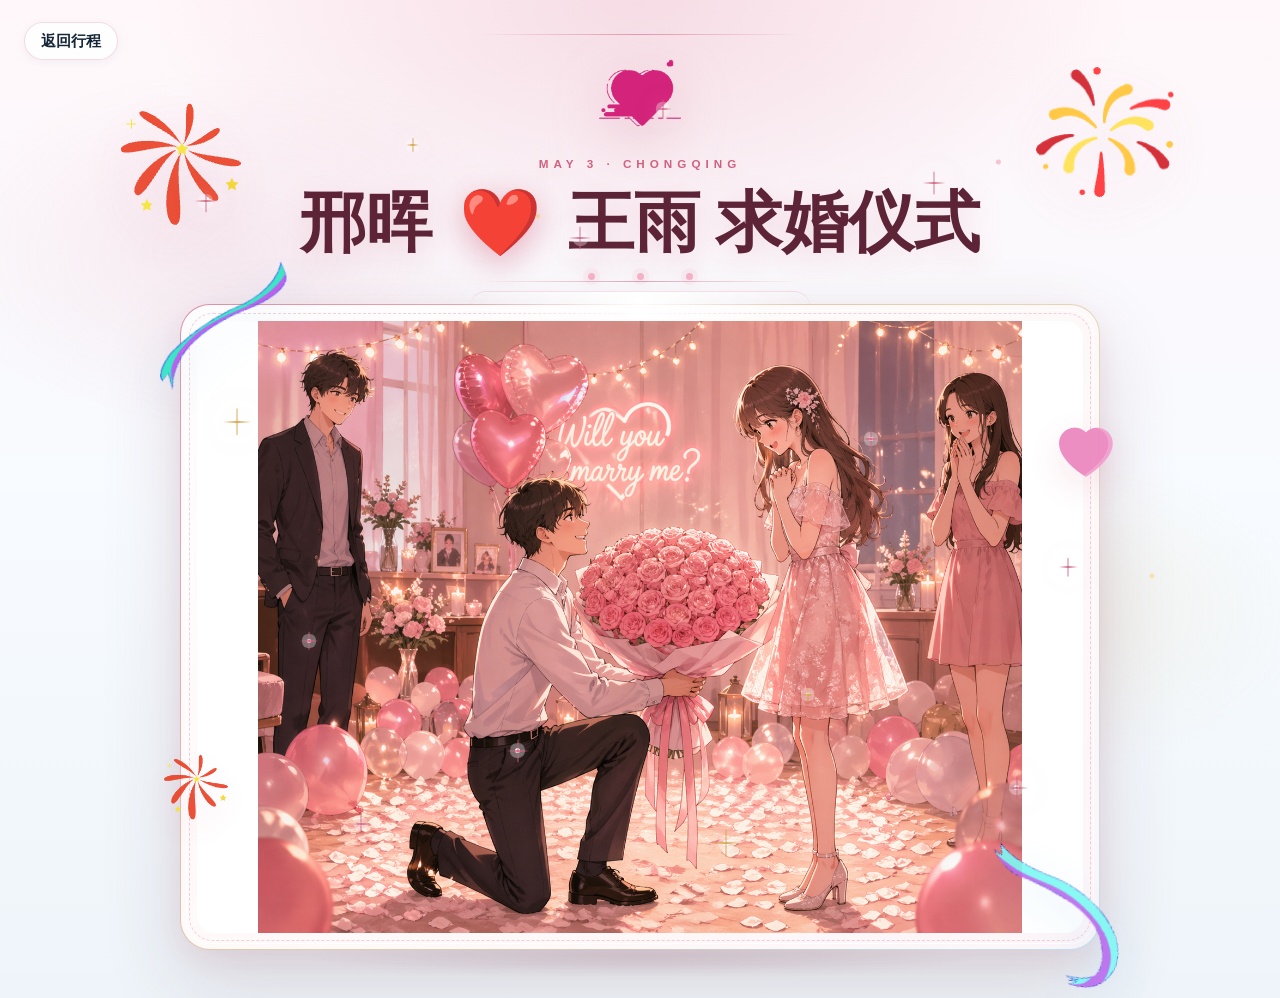
==== commit e8ed34c4: "feature: improve proposal page's visual sffects" ====
--- a/proposal.html
+++ b/proposal.html
@@ -15,18 +15,48 @@
         (function () {
             var unlockAt = new Date("2026-05-03T13:30:00+08:00").getTime();
             var params = new URLSearchParams(window.location.search);
-            var debugMode = params.get("proposal") === "1";
+            var debugMode = params.get("birthday") === "1" || params.get("proposal") === "1";
             var shell = document.getElementById("proposalShell");
             if (debugMode || Date.now() >= unlockAt) {
                 shell.innerHTML =
                     '<a class="proposal-back" href="index.html" aria-label="返回行程">返回行程</a>' +
                     '<section class="proposal-stage" aria-labelledby="proposalTitle">' +
+                    '<div class="proposal-sparkles" aria-hidden="true">' +
+                    '<span style="--x:8%;--y:18%;--s:5px;--d:0s"></span>' +
+                    '<span style="--x:18%;--y:66%;--s:4px;--d:.8s"></span>' +
+                    '<span style="--x:28%;--y:12%;--s:3px;--d:1.6s"></span>' +
+                    '<span style="--x:38%;--y:78%;--s:5px;--d:.35s"></span>' +
+                    '<span style="--x:52%;--y:8%;--s:4px;--d:1.15s"></span>' +
+                    '<span style="--x:66%;--y:72%;--s:3px;--d:.55s"></span>' +
+                    '<span style="--x:78%;--y:16%;--s:5px;--d:1.4s"></span>' +
+                    '<span style="--x:91%;--y:58%;--s:4px;--d:.2s"></span>' +
+                    '<span style="--x:11%;--y:42%;--s:6px;--d:1.9s"></span>' +
+                    '<span style="--x:23%;--y:86%;--s:4px;--d:2.3s"></span>' +
+                    '<span style="--x:44%;--y:22%;--s:5px;--d:2.7s"></span>' +
+                    '<span style="--x:58%;--y:88%;--s:6px;--d:1.05s"></span>' +
+                    '<span style="--x:72%;--y:44%;--s:4px;--d:2.1s"></span>' +
+                    '<span style="--x:86%;--y:82%;--s:5px;--d:1.7s"></span>' +
+                    '</div>' +
+                    '<div class="proposal-scene-decor" aria-hidden="true">' +
+                    '<img class="proposal-scene-firework fw-left" src="resource/fireworks.png" alt="">' +
+                    '<img class="proposal-scene-firework fw-right" src="resource/fireworks2.png" alt="">' +
+                    '</div>' +
                     '<div class="proposal-title-wrap">' +
+                    '<img class="proposal-heart" src="resource/heart.png" alt="" aria-hidden="true">' +
                     '<div class="proposal-kicker">MAY 3 · CHONGQING</div>' +
                     '<h1 id="proposalTitle" class="proposal-title">邢晖 <span>❤️</span> 王雨 求婚仪式</h1>' +
+                    '<div class="proposal-title-glow" aria-hidden="true">' +
+                    '<span></span><span></span><span></span>' +
                     '</div>' +
+                    '</div>' +
+                    '<div class="proposal-photo-wrap">' +
+                    '<img class="proposal-frame-ribbon ribbon-top" src="resource/ribbon.png" alt="" aria-hidden="true">' +
+                    '<img class="proposal-frame-ribbon ribbon-bottom" src="resource/ribbon2.png" alt="" aria-hidden="true">' +
+                    '<img class="proposal-frame-decor decor-heart" src="resource/heart_decoration2.png" alt="" aria-hidden="true">' +
+                    '<img class="proposal-frame-decor decor-firework" src="resource/fireworks.png" alt="" aria-hidden="true">' +
                     '<div class="proposal-photo-frame">' +
-                    '<img src="resource/proposal.png" alt="邢晖和王雨求婚仪式图片">' +
+                    '<img class="proposal-photo" src="resource/proposal.png" alt="邢晖和王雨求婚仪式图片">' +
+                    '</div>' +
                     '</div>' +
                     '</section>';
                 return;
--- a/styles.css
+++ b/styles.css
@@ -135,16 +135,24 @@
 
 /* ———— Hero Eyebrow（英文小眉题，类似杂志封面） ———— */
 .hero-eyebrow {
-    display: inline-flex;
+    display: flex;
     align-items: center;
     justify-content: center;
     gap: 16px;
-    font-size: 0.78em;
+    width: 100%;
+    max-width: 100%;
+    font-size: 0.78rem;
     font-weight: 600;
-    letter-spacing: 6px;
+    letter-spacing: 0;
     color: var(--primary-deep);
     margin-bottom: 24px;
     opacity: 0.85;
+    white-space: nowrap;
+}
+
+.hero-eyebrow span {
+    min-width: 0;
+    white-space: nowrap;
 }
 
 .hero-eyebrow::before,
@@ -162,16 +170,21 @@
 
 /* ———— 艺术字主标题 ———— */
 .hero-title {
-    display: inline-flex;
+    display: flex;
     align-items: center;
     justify-content: center;
     gap: 20px;
-    font-size: clamp(2.8em, 6vw, 4.6em);
+    width: fit-content;
+    max-width: 100%;
+    font-size: 4.35rem;
     font-weight: 900;
     line-height: 1.1;
     margin-bottom: 24px;
     font-family: 'Source Han Serif SC', 'Noto Serif SC', 'Songti SC',
         'STSong', 'SimSun', 'SF Pro SC', serif;
+    white-space: nowrap;
+    margin-left: auto;
+    margin-right: auto;
 }
 
 .hero-title .title-icon {
@@ -188,7 +201,9 @@
 .hero-title .title-text {
     display: inline-flex;
     gap: 0.08em;
-    letter-spacing: 0.05em;
+    letter-spacing: 0;
+    min-width: 0;
+    white-space: nowrap;
 }
 
 .hero-title .title-text > span {
@@ -203,8 +218,8 @@
     background-clip: text;
     -webkit-text-fill-color: transparent;
     color: transparent;
-    filter: drop-shadow(0 8px 18px rgba(47, 120, 168, 0.22));
-    transition: transform 0.35s cubic-bezier(.2, .8, .2, 1), filter 0.35s;
+    text-shadow: 0 8px 18px rgba(47, 120, 168, 0.18);
+    transition: transform 0.35s cubic-bezier(.2, .8, .2, 1), text-shadow 0.35s;
     animation: titleReveal 0.9s cubic-bezier(.2, .8, .2, 1) both;
 }
 
@@ -218,19 +233,31 @@
 @keyframes titleReveal {
     from {
         opacity: 0;
-        transform: translateY(24px) scale(0.96);
-        filter: blur(6px);
+        transform: translateY(18px);
     }
     to {
         opacity: 1;
-        transform: translateY(0) scale(1);
-        filter: drop-shadow(0 8px 18px rgba(47, 120, 168, 0.22));
+        transform: none;
     }
 }
 
 .hero-title:hover .title-text > span {
     transform: translateY(-3px);
-    filter: drop-shadow(0 12px 24px rgba(47, 120, 168, 0.35));
+    text-shadow: 0 12px 24px rgba(47, 120, 168, 0.28);
+}
+
+@supports (-webkit-touch-callout: none) {
+    .hero-title .title-text > span {
+        background: none;
+        -webkit-text-fill-color: #1f5d87;
+        color: #1f5d87;
+        text-shadow: 0 2px 0 rgba(255, 255, 255, 0.55);
+    }
+
+    .hero-title:hover .title-text > span {
+        transform: none;
+        text-shadow: 0 2px 0 rgba(255, 255, 255, 0.55);
+    }
 }
 
 /* ———— 装饰分隔线 ———— */
@@ -1792,13 +1819,45 @@
    Proposal Page
    ============================================================ */
 .proposal-page {
+    position: relative;
     min-height: 100vh;
     background:
         radial-gradient(720px 420px at 50% 0%, rgba(208, 98, 129, 0.18), transparent 68%),
         linear-gradient(180deg, #fff7fa 0%, #f7fbff 52%, #eef4f9 100%);
 }
 
+.proposal-page::before,
+.proposal-page::after {
+    content: '';
+    position: fixed;
+    inset: 0;
+    pointer-events: none;
+}
+
+.proposal-page::before {
+    z-index: 0;
+    background-image:
+        radial-gradient(circle at 12% 16%, rgba(255, 255, 255, 0.95) 0 2px, transparent 3px),
+        radial-gradient(circle at 24% 72%, rgba(245, 179, 199, 0.9) 0 2px, transparent 3px),
+        radial-gradient(circle at 42% 24%, rgba(255, 223, 145, 0.9) 0 1.5px, transparent 3px),
+        radial-gradient(circle at 62% 82%, rgba(255, 255, 255, 0.9) 0 2px, transparent 3px),
+        radial-gradient(circle at 78% 18%, rgba(245, 179, 199, 0.85) 0 2px, transparent 3px),
+        radial-gradient(circle at 90% 64%, rgba(255, 223, 145, 0.78) 0 1.5px, transparent 3px);
+    background-size: 100% 100%;
+    opacity: 0.9;
+    animation: proposalDustTwinkle 4.8s ease-in-out infinite;
+}
+
+.proposal-page::after {
+    z-index: 0;
+    background:
+        radial-gradient(420px 260px at 18% 28%, rgba(208, 98, 129, 0.11), transparent 70%),
+        radial-gradient(360px 220px at 82% 68%, rgba(212, 162, 74, 0.1), transparent 72%);
+}
+
 .proposal-shell {
+    position: relative;
+    z-index: 1;
     min-height: 100vh;
     padding: 34px 22px 48px;
 }
@@ -1824,18 +1883,177 @@
 }
 
 .proposal-stage {
-    width: min(1080px, 100%);
+    position: relative;
+    width: min(1040px, 100%);
     min-height: calc(100vh - 82px);
     margin: 0 auto;
     display: flex;
     flex-direction: column;
     align-items: center;
     justify-content: center;
-    gap: 28px;
+    gap: 34px;
+}
+
+.proposal-sparkles {
+    position: absolute;
+    inset: 0;
+    overflow: hidden;
+    pointer-events: none;
+    z-index: 3;
+}
+
+.proposal-sparkles span {
+    position: absolute;
+    left: var(--x);
+    top: var(--y);
+    width: var(--s);
+    height: var(--s);
+    border-radius: 50%;
+    background: #fff8fb;
+    box-shadow:
+        0 0 0 5px rgba(255, 255, 255, 0.32),
+        0 0 18px rgba(255, 255, 255, 0.95),
+        0 0 34px rgba(208, 98, 129, 0.58);
+    animation: proposalSparkle 2.7s ease-in-out var(--d) infinite;
+}
+
+.proposal-sparkles span::before,
+.proposal-sparkles span::after {
+    content: '';
+    position: absolute;
+    left: 50%;
+    top: 50%;
+    background: linear-gradient(90deg, transparent, rgba(208, 98, 129, 0.88), transparent);
+    border-radius: var(--radius-pill);
+    transform: translate(-50%, -50%);
+}
+
+.proposal-sparkles span::before {
+    width: 2px;
+    height: calc(var(--s) * 4.6);
+}
+
+.proposal-sparkles span::after {
+    width: calc(var(--s) * 4.6);
+    height: 2px;
+}
+
+.proposal-sparkles span:nth-child(3n)::before,
+.proposal-sparkles span:nth-child(3n)::after {
+    background: linear-gradient(90deg, transparent, rgba(212, 162, 74, 0.9), transparent);
+}
+
+.proposal-scene-decor {
+    position: absolute;
+    inset: 0 -36px auto;
+    height: 330px;
+    pointer-events: none;
+    z-index: 0;
+}
+
+.proposal-scene-firework {
+    position: absolute;
+    display: block;
+    width: 128px;
+    object-fit: contain;
+    opacity: 0.86;
+    filter: drop-shadow(0 18px 30px rgba(208, 98, 129, 0.2));
+    animation: proposalFireworkPulse 3.6s ease-in-out infinite;
+}
+
+.proposal-scene-firework.fw-left {
+    left: 3%;
+    top: 20%;
+}
+
+.proposal-scene-firework.fw-right {
+    right: 2%;
+    top: 10%;
+    width: 138px;
+    animation-delay: 0.8s;
+}
+
+@keyframes proposalFireworkPulse {
+    0%, 100% {
+        opacity: 0.62;
+        transform: scale(0.96) rotate(0deg);
+    }
+    50% {
+        opacity: 1;
+        transform: scale(1.11) rotate(6deg);
+    }
+}
+
+@keyframes proposalSparkle {
+    0%, 100% {
+        opacity: 0.28;
+        transform: scale(0.72) rotate(0deg);
+    }
+    50% {
+        opacity: 1;
+        transform: scale(1.18) rotate(45deg);
+    }
+}
+
+@keyframes proposalDustTwinkle {
+    0%, 100% {
+        opacity: 0.58;
+    }
+    50% {
+        opacity: 1;
+    }
 }
 
 .proposal-title-wrap {
+    position: relative;
     text-align: center;
+    width: min(820px, 100%);
+    padding: 18px 18px 8px;
+    z-index: 2;
+}
+
+.proposal-title-wrap::before,
+.proposal-title-wrap::after {
+    content: '';
+    position: absolute;
+    left: 50%;
+    width: min(320px, 68%);
+    height: 1px;
+    transform: translateX(-50%);
+    background: linear-gradient(90deg, transparent, rgba(208, 98, 129, 0.56), transparent);
+}
+
+.proposal-title-wrap::before {
+    top: 0;
+}
+
+.proposal-title-wrap::after {
+    bottom: -12px;
+}
+
+.proposal-heart {
+    width: 82px;
+    height: 82px;
+    display: inline-block;
+    margin-bottom: 12px;
+    object-fit: contain;
+    filter: drop-shadow(0 16px 28px rgba(208, 98, 129, 0.28));
+    animation: proposalHeartbeat 1.25s ease-in-out infinite;
+}
+
+@keyframes proposalHeartbeat {
+    0%, 100% {
+        transform: scale(1);
+    }
+    18% {
+        transform: scale(1.16);
+    }
+    34% {
+        transform: scale(0.96);
+    }
+    52% {
+        transform: scale(1.1);
+    }
 }
 
 .proposal-kicker {
@@ -1844,6 +2062,7 @@
     font-weight: 800;
     letter-spacing: 5px;
     margin-bottom: 12px;
+    text-shadow: 0 8px 18px rgba(208, 98, 129, 0.16);
 }
 
 .proposal-title {
@@ -1862,21 +2081,188 @@
     filter: drop-shadow(0 8px 16px rgba(208, 98, 129, 0.32));
 }
 
+.proposal-title-glow {
+    position: absolute;
+    inset: auto 0 -28px;
+    min-height: 42px;
+    display: flex;
+    align-items: center;
+    justify-content: center;
+    gap: 42px;
+    pointer-events: none;
+}
+
+.proposal-title-glow span {
+    width: 7px;
+    height: 7px;
+    border-radius: 50%;
+    background: #f5b3c7;
+    box-shadow:
+        0 0 0 5px rgba(245, 179, 199, 0.14),
+        0 0 24px rgba(208, 98, 129, 0.38);
+    animation: proposalTinyFloat 2.8s ease-in-out infinite;
+}
+
+.proposal-title-glow span:nth-child(2) {
+    animation-delay: 0.45s;
+}
+
+.proposal-title-glow span:nth-child(3) {
+    animation-delay: 0.9s;
+}
+
+@keyframes proposalTinyFloat {
+    0%, 100% {
+        opacity: 0.62;
+        transform: translateY(0) scale(0.92);
+    }
+    50% {
+        opacity: 1;
+        transform: translateY(-8px) scale(1.08);
+    }
+}
+
+.proposal-photo-wrap {
+    position: relative;
+    width: min(920px, 100%);
+    z-index: 2;
+}
+
+.proposal-photo-wrap::before {
+    content: '';
+    position: absolute;
+    left: 50%;
+    bottom: -26px;
+    width: 78%;
+    height: 36px;
+    transform: translateX(-50%);
+    border-radius: 50%;
+    background: radial-gradient(ellipse, rgba(92, 36, 54, 0.14), transparent 70%);
+    filter: blur(5px);
+    pointer-events: none;
+}
+
 .proposal-photo-frame {
-    width: min(920px, 100%);
-    padding: 14px;
-    border-radius: var(--radius-lg);
-    background: rgba(255, 255, 255, 0.88);
-    border: 1px solid rgba(208, 98, 129, 0.22);
-    box-shadow: 0 30px 80px rgba(92, 36, 54, 0.16), var(--shadow-sm);
-}
-
-.proposal-photo-frame img {
+    position: relative;
+    width: 100%;
+    padding: 16px;
+    border-radius: 30px;
+    background:
+        linear-gradient(135deg, rgba(255, 255, 255, 0.98), rgba(255, 246, 249, 0.94)) padding-box,
+        linear-gradient(135deg, rgba(208, 98, 129, 0.68), rgba(212, 162, 74, 0.44), rgba(120, 188, 232, 0.38)) border-box;
+    border: 1px solid transparent;
+    outline: 1px solid rgba(255, 255, 255, 0.82);
+    outline-offset: -7px;
+    overflow: visible;
+    isolation: isolate;
+    z-index: 2;
+    box-shadow: 0 30px 80px rgba(92, 36, 54, 0.16), 0 10px 28px rgba(208, 98, 129, 0.1);
+}
+
+.proposal-photo-frame::before {
+    content: '';
+    position: absolute;
+    inset: 8px;
+    z-index: 0;
+    border-radius: 24px;
+    border: 1px dashed rgba(208, 98, 129, 0.28);
+    pointer-events: none;
+}
+
+.proposal-photo-frame::after {
+    content: '';
+    position: absolute;
+    left: 50%;
+    top: -14px;
+    width: min(340px, 48%);
+    height: 32px;
+    transform: translateX(-50%);
+    border-radius: var(--radius-pill);
+    background: linear-gradient(90deg, transparent, rgba(255, 255, 255, 0.94), transparent);
+    border-top: 1px solid rgba(208, 98, 129, 0.18);
+    pointer-events: none;
+}
+
+.proposal-frame-ribbon,
+.proposal-frame-decor {
+    position: absolute;
+    display: block;
+    object-fit: contain;
+    pointer-events: none;
+    z-index: 4;
+}
+
+.proposal-frame-ribbon {
+    width: 142px;
+    opacity: 0.9;
+    filter: drop-shadow(0 14px 22px rgba(120, 188, 232, 0.24));
+    animation: proposalFrameRibbon 4s ease-in-out infinite;
+}
+
+.proposal-frame-ribbon.ribbon-top {
+    left: -26px;
+    top: -34px;
+    transform: rotate(-8deg);
+}
+
+.proposal-frame-ribbon.ribbon-bottom {
+    right: -24px;
+    bottom: -32px;
+    transform: rotate(10deg) scaleX(-1);
+    animation-delay: 0.7s;
+}
+
+.proposal-frame-decor {
+    filter: drop-shadow(0 12px 18px rgba(208, 98, 129, 0.18));
+    animation: proposalFrameDecor 3.4s ease-in-out infinite;
+}
+
+.decor-heart {
+    width: 64px;
+    right: -18px;
+    top: 18%;
+    opacity: 0.94;
+}
+
+.decor-firework {
+    width: 68px;
+    left: -18px;
+    bottom: 20%;
+    opacity: 0.86;
+    animation-delay: 0.55s;
+}
+
+@keyframes proposalFrameRibbon {
+    0%, 100% {
+        translate: 0 0;
+    }
+    50% {
+        translate: 0 -8px;
+    }
+}
+
+@keyframes proposalFrameDecor {
+    0%, 100% {
+        translate: 0 0;
+        scale: 1;
+        opacity: 0.86;
+    }
+    50% {
+        translate: 0 -10px;
+        scale: 1.06;
+        opacity: 1;
+    }
+}
+
+.proposal-photo {
+    position: relative;
+    z-index: 1;
     width: 100%;
     max-height: 68vh;
     object-fit: contain;
-    border-radius: var(--radius-md);
+    border-radius: 18px;
     background: #fff;
+    box-shadow: inset 0 0 0 1px rgba(255, 255, 255, 0.68);
 }
 
 .proposal-locked {
@@ -2299,6 +2685,9 @@
     .container {
         padding: 0 24px;
     }
+    .hero-title {
+        font-size: 3.55rem;
+    }
     .weather-grid {
         grid-template-columns: repeat(5, 1fr);
     }
@@ -2312,8 +2701,8 @@
         padding: 64px 20px 56px;
     }
     .hero-eyebrow {
-        font-size: 0.7em;
-        letter-spacing: 3px;
+        gap: 10px;
+        font-size: 0.7rem;
         margin-bottom: 18px;
     }
     .hero-eyebrow::before,
@@ -2322,10 +2711,11 @@
     }
     .hero-title {
         gap: 12px;
+        font-size: 3rem;
         margin-bottom: 18px;
     }
     .hero-title .title-text {
-        gap: 0.04em;
+        gap: 0.03em;
     }
     .hero-divider span {
         width: 110px;
@@ -2364,6 +2754,38 @@
     #mapContainer {
         height: 360px;
     }
+    .proposal-shell {
+        padding: 28px 16px 38px;
+    }
+    .proposal-stage {
+        gap: 24px;
+    }
+    .proposal-scene-decor {
+        inset: 28px -18px auto;
+        height: 430px;
+    }
+    .proposal-scene-firework {
+        width: 96px;
+    }
+    .proposal-scene-firework.fw-right {
+        width: 106px;
+    }
+    .proposal-heart {
+        width: 72px;
+        height: 72px;
+    }
+    .proposal-title-glow {
+        gap: 28px;
+    }
+    .proposal-frame-ribbon {
+        width: 94px;
+    }
+    .decor-heart {
+        width: 50px;
+    }
+    .decor-firework {
+        width: 54px;
+    }
     .birthday-card {
         padding: 38px 24px 30px;
     }
@@ -2373,6 +2795,25 @@
 }
 
 @media (max-width: 480px) {
+    .hero {
+        padding-right: 14px;
+        padding-left: 14px;
+    }
+    .hero-eyebrow {
+        gap: 7px;
+        font-size: 0.56rem;
+    }
+    .hero-eyebrow::before,
+    .hero-eyebrow::after {
+        width: 12px;
+    }
+    .hero-title {
+        gap: 7px;
+        font-size: 2.12rem;
+    }
+    .hero-title .title-text {
+        gap: 0.015em;
+    }
     .weather-grid {
         grid-template-columns: repeat(2, 1fr);
     }
@@ -2393,6 +2834,59 @@
     .section-title i {
         width: 34px;
         height: 34px;
+    }
+    .proposal-back {
+        left: 14px;
+        top: 14px;
+        min-height: 34px;
+        padding: 0 12px;
+        font-size: 0.86em;
+    }
+    .proposal-stage {
+        min-height: calc(100vh - 62px);
+    }
+    .proposal-scene-firework.fw-left,
+    .proposal-scene-firework.fw-right {
+        opacity: 0.42;
+    }
+    .proposal-heart {
+        width: 62px;
+        height: 62px;
+        margin-bottom: 8px;
+    }
+    .proposal-kicker {
+        letter-spacing: 3px;
+    }
+    .proposal-title-glow {
+        display: none;
+    }
+    .proposal-photo-frame {
+        padding: 10px;
+        border-radius: 20px;
+        outline-offset: -5px;
+    }
+    .proposal-photo {
+        border-radius: 14px;
+        max-height: 62vh;
+    }
+    .proposal-frame-ribbon {
+        width: 72px;
+    }
+    .proposal-frame-ribbon.ribbon-top {
+        left: -18px;
+        top: -24px;
+    }
+    .proposal-frame-ribbon.ribbon-bottom {
+        right: -18px;
+        bottom: -24px;
+    }
+    .decor-heart {
+        width: 34px;
+        right: -10px;
+    }
+    .decor-firework {
+        width: 38px;
+        left: -10px;
     }
     .birthday-surprise {
         padding: 16px;
@@ -2416,6 +2910,21 @@
     .birthday-primary,
     .birthday-secondary {
         width: 100%;
+    }
+}
+
+@media (max-width: 360px) {
+    .hero-eyebrow {
+        gap: 5px;
+        font-size: 0.5rem;
+    }
+    .hero-eyebrow::before,
+    .hero-eyebrow::after {
+        width: 8px;
+    }
+    .hero-title {
+        gap: 6px;
+        font-size: 1.86rem;
     }
 }
 
@@ -2424,7 +2933,14 @@
     .birthday-card,
     .birthday-confetti,
     .birthday-balloon,
-    .birthday-candle span {
+    .birthday-candle span,
+    .proposal-heart,
+    .proposal-sparkles span,
+    .proposal-scene-firework,
+    .proposal-title-glow span,
+    .proposal-frame-ribbon,
+    .proposal-frame-decor,
+    .proposal-page::before {
         animation: none !important;
         transition: none !important;
     }
